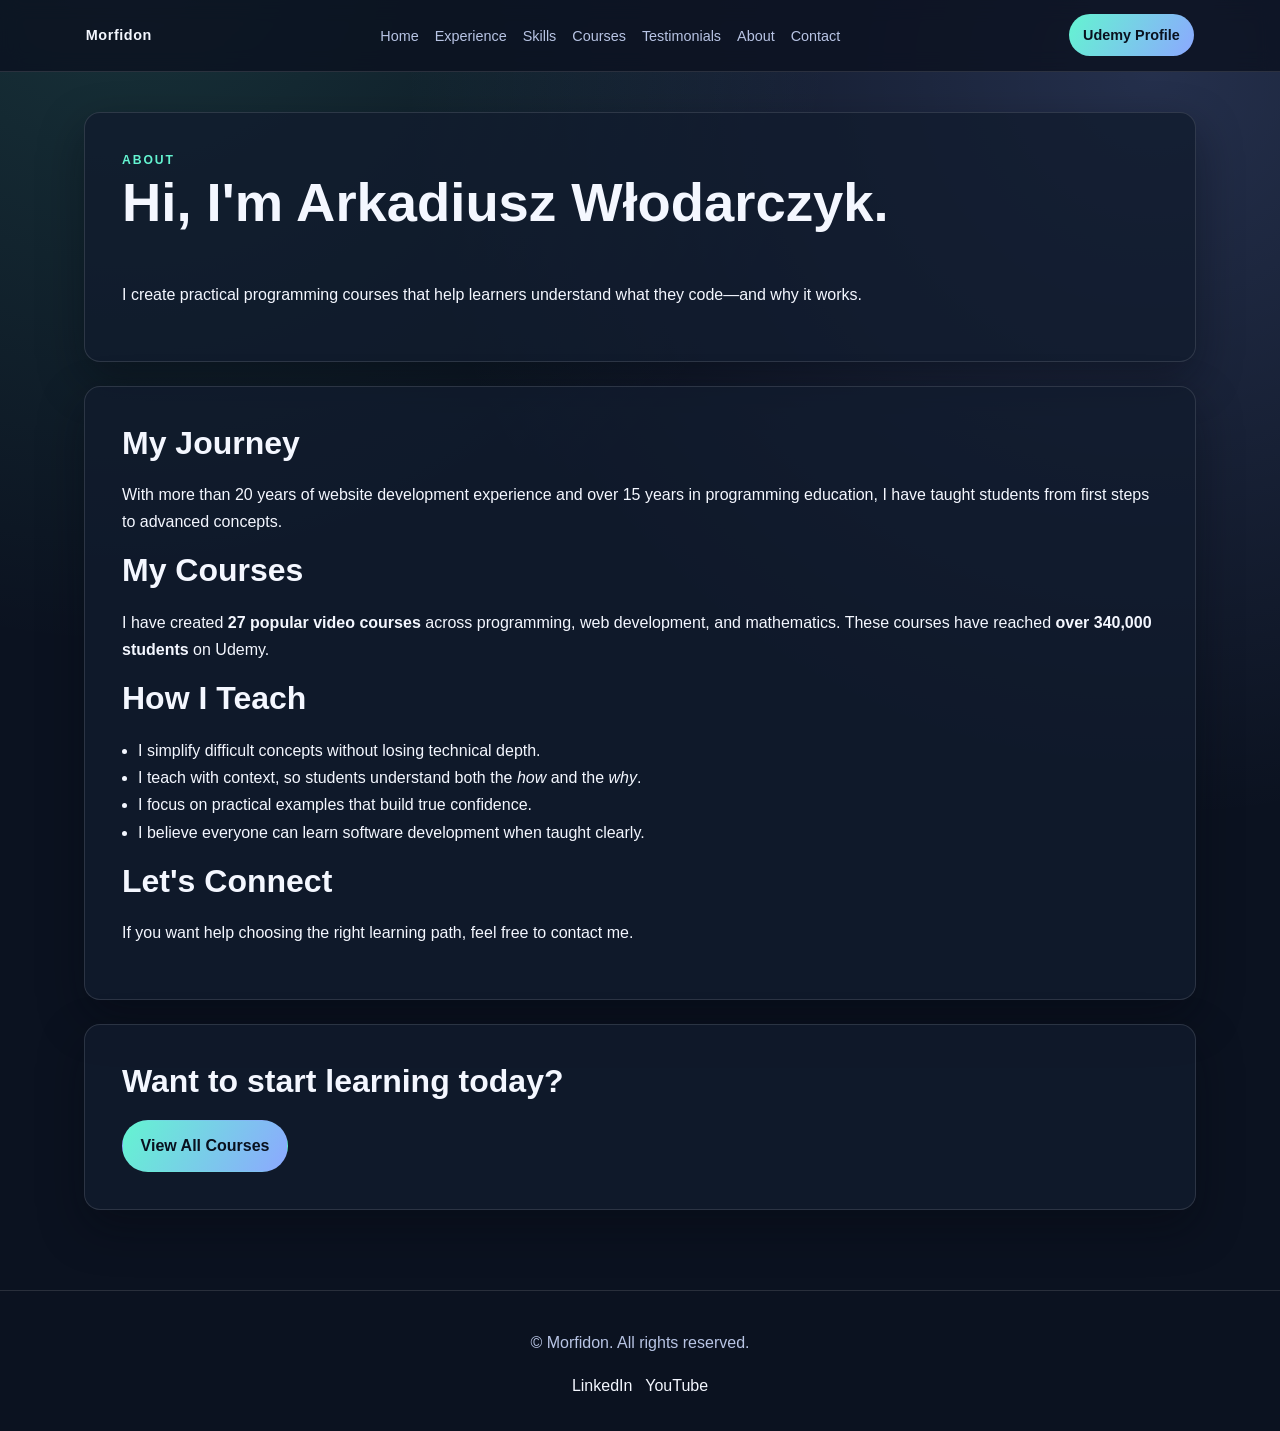
==== about.html @ 0476a806 "Redesign site into modern CV-style personal brand layout" ====
<!DOCTYPE html>
<html lang="en">
<head>
    <meta charset="UTF-8">
    <meta name="viewport" content="width=device-width, initial-scale=1.0">
    <title>About | Arkadiusz Włodarczyk</title>
    <link rel="stylesheet" href="css/style.css">
</head>
<body>
    <div id="nav-placeholder"></div>

    <main>
        <section id="about-hero" class="section">
            <p class="eyebrow">About</p>
            <h1>Hi, I'm Arkadiusz Włodarczyk.</h1>
            <p>I create practical programming courses that help learners understand what they code—and why it works.</p>
        </section>

        <section id="about-content" class="section">
            <h2>My Journey</h2>
            <p>With more than 20 years of website development experience and over 15 years in programming education, I have taught students from first steps to advanced concepts.</p>

            <h2>My Courses</h2>
            <p>I have created <strong>27 popular video courses</strong> across programming, web development, and mathematics. These courses have reached <strong>over 340,000 students</strong> on Udemy.</p>

            <h2>How I Teach</h2>
            <ul>
                <li>I simplify difficult concepts without losing technical depth.</li>
                <li>I teach with context, so students understand both the <em>how</em> and the <em>why</em>.</li>
                <li>I focus on practical examples that build true confidence.</li>
                <li>I believe everyone can learn software development when taught clearly.</li>
            </ul>

            <h2>Let's Connect</h2>
            <p>If you want help choosing the right learning path, feel free to contact me.</p>
        </section>

        <section id="contact-cta" class="section">
            <h2>Want to start learning today?</h2>
            <a href="https://www.udemy.com/user/arkadiuszwodarczyk/" class="cta-button" target="_blank" rel="noopener noreferrer">View All Courses</a>
        </section>
    </main>

    <div id="footer-placeholder"></div>

    <script src="js/include-common-elements.js"></script>
    <script src="js/main.js"></script>
</body>
</html>
---- css/style.css ----
:root {
    --bg: #0b1220;
    --bg-elevated: #111b2e;
    --surface: rgba(17, 27, 46, 0.78);
    --surface-strong: #17243c;
    --text-main: #f4f7ff;
    --text-muted: #b8c4e4;
    --accent: #64f4d1;
    --accent-2: #8ca8ff;
    --warm: #ffb971;
    --border: rgba(255, 255, 255, 0.12);
    --shadow: 0 18px 45px rgba(4, 8, 16, 0.4);
    --radius: 16px;
}

* {
    box-sizing: border-box;
}

html {
    scroll-behavior: smooth;
}

body {
    margin: 0;
    font-family: "Inter", "Segoe UI", Roboto, Arial, sans-serif;
    line-height: 1.7;
    background:
        radial-gradient(circle at 10% -5%, rgba(100, 244, 209, 0.15), transparent 38%),
        radial-gradient(circle at 90% 5%, rgba(140, 168, 255, 0.2), transparent 42%),
        var(--bg);
    color: var(--text-main);
}

a {
    color: var(--accent);
    text-decoration: none;
}

a:hover {
    color: var(--warm);
}

header {
    position: sticky;
    top: 0;
    z-index: 50;
    backdrop-filter: blur(10px);
    background: rgba(11, 18, 32, 0.82);
    border-bottom: 1px solid var(--border);
}

.site-nav {
    max-width: 1150px;
    margin: 0 auto;
    padding: 0.9rem 1.3rem;
    display: flex;
    align-items: center;
    gap: 1.2rem;
}

.brand {
    font-weight: 800;
    letter-spacing: 0.04em;
    color: var(--text-main);
}

.site-nav ul {
    list-style: none;
    margin: 0;
    padding: 0;
    display: flex;
    gap: 1rem;
    flex: 1;
    justify-content: center;
    flex-wrap: wrap;
}

.site-nav a {
    font-size: 0.9rem;
}

.site-nav ul a {
    color: var(--text-muted);
    padding: 0.2rem 0;
    border-bottom: 2px solid transparent;
}

.site-nav ul a:hover,
.site-nav ul a.is-active {
    color: var(--text-main);
    border-bottom-color: var(--accent);
}

.nav-cta {
    background: linear-gradient(120deg, var(--accent), var(--accent-2));
    color: #09111f;
    padding: 0.55rem 0.9rem;
    border-radius: 999px;
    font-weight: 700;
}

main {
    max-width: 1150px;
    margin: 0 auto;
    padding: 1rem 1.2rem 3rem;
}

.section {
    margin-top: 1.5rem;
    background: var(--surface);
    border: 1px solid var(--border);
    border-radius: var(--radius);
    box-shadow: var(--shadow);
    padding: clamp(1.4rem, 3vw, 2.3rem);
}

h1,
h2,
h3 {
    margin-top: 0;
    line-height: 1.2;
}

h1 {
    font-size: clamp(2rem, 4.5vw, 3.4rem);
}

h2 {
    font-size: clamp(1.4rem, 2.8vw, 2rem);
    margin-bottom: 1.2rem;
}

.eyebrow {
    margin: 0;
    color: var(--accent);
    text-transform: uppercase;
    letter-spacing: 0.16em;
    font-size: 0.76rem;
    font-weight: 700;
}

#hero {
    background:
        linear-gradient(120deg, rgba(100, 244, 209, 0.09), rgba(140, 168, 255, 0.2)),
        var(--surface-strong);
}

.hero-lead {
    max-width: 700px;
    color: var(--text-muted);
}

.hero-actions {
    display: flex;
    flex-wrap: wrap;
    gap: 0.8rem;
    margin-top: 1.1rem;
}

.cta-button,
.ghost-button {
    display: inline-flex;
    align-items: center;
    justify-content: center;
    padding: 0.72rem 1.1rem;
    border-radius: 999px;
    font-weight: 700;
    border: 1px solid transparent;
}

.cta-button {
    background: linear-gradient(120deg, var(--accent), var(--accent-2));
    color: #09111f;
}

.ghost-button {
    border-color: var(--border);
    color: var(--text-main);
}

.metrics-grid {
    display: grid;
    grid-template-columns: repeat(auto-fit, minmax(180px, 1fr));
    gap: 0.8rem;
}

.metric-card {
    background: rgba(255, 255, 255, 0.03);
    border: 1px solid var(--border);
    border-radius: 12px;
    padding: 1rem;
}

.metric-value {
    margin: 0;
    font-size: 1.4rem;
    font-weight: 800;
}

.metric-label {
    margin-bottom: 0;
    color: var(--text-muted);
}

.timeline {
    display: grid;
    gap: 1rem;
}

.timeline-item {
    position: relative;
    padding: 0.9rem 0.9rem 0.9rem 1.1rem;
    border-left: 3px solid var(--accent-2);
    background: rgba(255, 255, 255, 0.025);
    border-radius: 10px;
}

.timeline-item p {
    color: var(--text-muted);
    margin-bottom: 0;
}

.skills-wrap {
    display: flex;
    flex-wrap: wrap;
    gap: 0.65rem;
}

.skill-chip {
    background: rgba(100, 244, 209, 0.1);
    border: 1px solid rgba(100, 244, 209, 0.4);
    color: #cdfff4;
    padding: 0.38rem 0.8rem;
    border-radius: 999px;
    font-size: 0.9rem;
    font-weight: 600;
}

.course-grid {
    display: grid;
    grid-template-columns: repeat(auto-fit, minmax(280px, 1fr));
    gap: 1rem;
}

.course-card {
    background: rgba(255, 255, 255, 0.03);
    border: 1px solid var(--border);
    border-radius: 14px;
    overflow: hidden;
    display: flex;
    flex-direction: column;
    cursor: pointer;
    transition: transform 0.2s ease, border-color 0.2s ease;
}

.course-card:hover,
.course-card:focus-within {
    transform: translateY(-3px);
    border-color: rgba(100, 244, 209, 0.5);
}

.course-content {
    padding: 1rem;
    flex: 1;
}

.course-meta {
    margin: 0;
    color: var(--warm);
    font-size: 0.84rem;
    font-weight: 600;
    text-transform: uppercase;
    letter-spacing: 0.07em;
}

.course-content p {
    color: var(--text-muted);
}

.course-link {
    display: block;
    text-align: center;
    font-weight: 700;
    padding: 0.82rem;
    background: rgba(140, 168, 255, 0.18);
    color: var(--text-main);
}

.testimonials-grid {
    display: grid;
    gap: 1rem;
    grid-template-columns: repeat(auto-fit, minmax(250px, 1fr));
}

blockquote {
    margin: 0;
    padding: 1rem;
    border-radius: 12px;
    background: rgba(255, 255, 255, 0.03);
    border: 1px solid var(--border);
    color: #e8efff;
}

blockquote::before {
    content: "“";
    font-size: 1.8rem;
    color: var(--accent);
    line-height: 0;
    margin-right: 0.3rem;
}

cite {
    display: block;
    margin-top: 0.7rem;
    color: var(--text-muted);
    font-style: normal;
    font-size: 0.9rem;
}

#about-content ul {
    padding-left: 1rem;
}

#contact-form,
#contact-hero {
    max-width: 760px;
    margin-left: auto;
    margin-right: auto;
}

.form-group {
    margin-bottom: 1rem;
}

.form-group label {
    display: block;
    margin-bottom: 0.35rem;
    color: var(--text-muted);
    font-weight: 600;
}

.form-group input,
.form-group textarea {
    width: 100%;
    border-radius: 10px;
    border: 1px solid var(--border);
    background: rgba(0, 0, 0, 0.18);
    color: var(--text-main);
    padding: 0.65rem 0.75rem;
}

.form-group textarea {
    min-height: 145px;
    resize: vertical;
}

#contact-info ul {
    list-style: none;
    display: flex;
    flex-wrap: wrap;
    gap: 0.9rem;
    padding: 0;
}

#contact-info li a {
    display: inline-block;
    padding: 0.45rem 0.75rem;
    border-radius: 999px;
    border: 1px solid var(--border);
}

footer {
    margin-top: 2rem;
    text-align: center;
    color: var(--text-muted);
    border-top: 1px solid var(--border);
    padding: 1.4rem 1rem 2rem;
}

.social-links {
    margin-top: 0.6rem;
    display: flex;
    justify-content: center;
    gap: 0.8rem;
}

.social-links a {
    color: var(--text-main);
}

.more-courses-note {
    color: var(--text-muted);
    margin-top: 1rem;
}

@media (max-width: 900px) {
    .site-nav {
        flex-wrap: wrap;
        justify-content: center;
    }

    .site-nav ul {
        order: 3;
    }

    .nav-cta {
        order: 2;
    }
}

@media (max-width: 640px) {
    .site-nav ul {
        gap: 0.6rem;
    }

    .site-nav a {
        font-size: 0.82rem;
    }
}
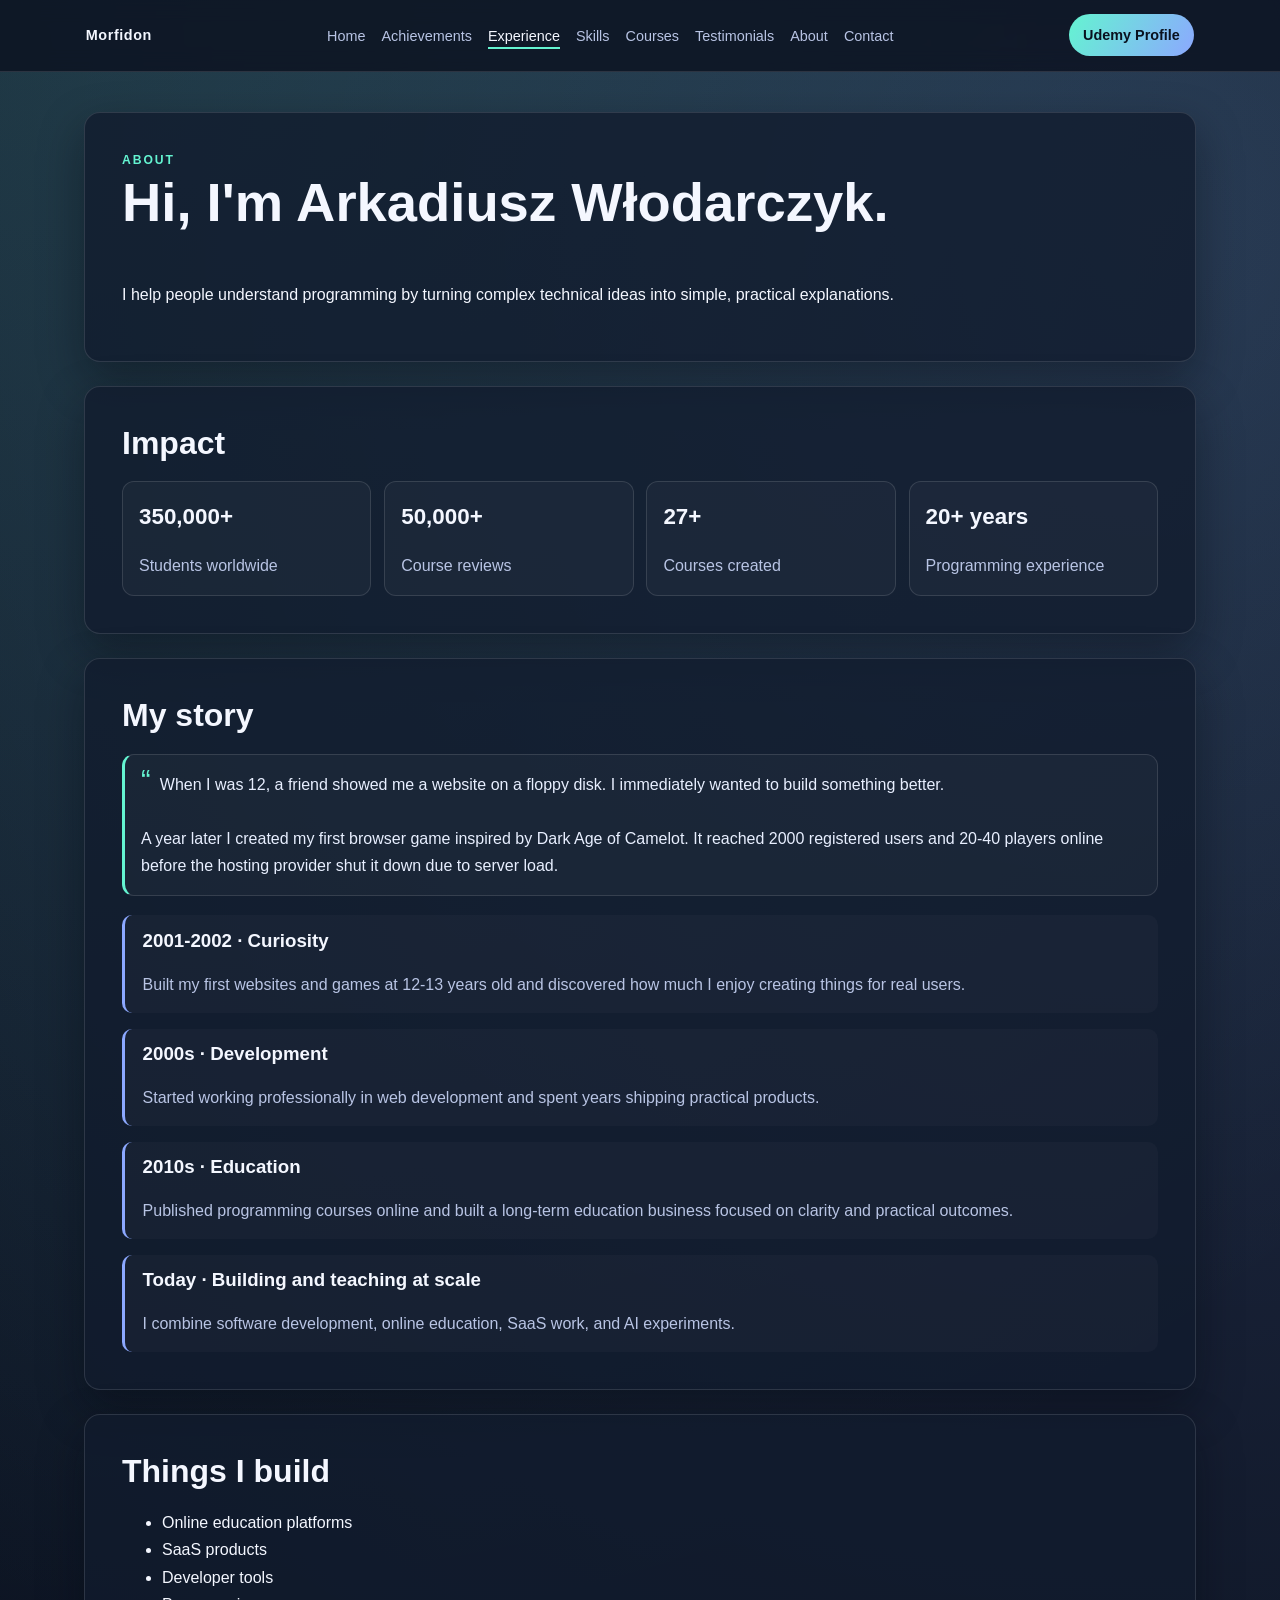
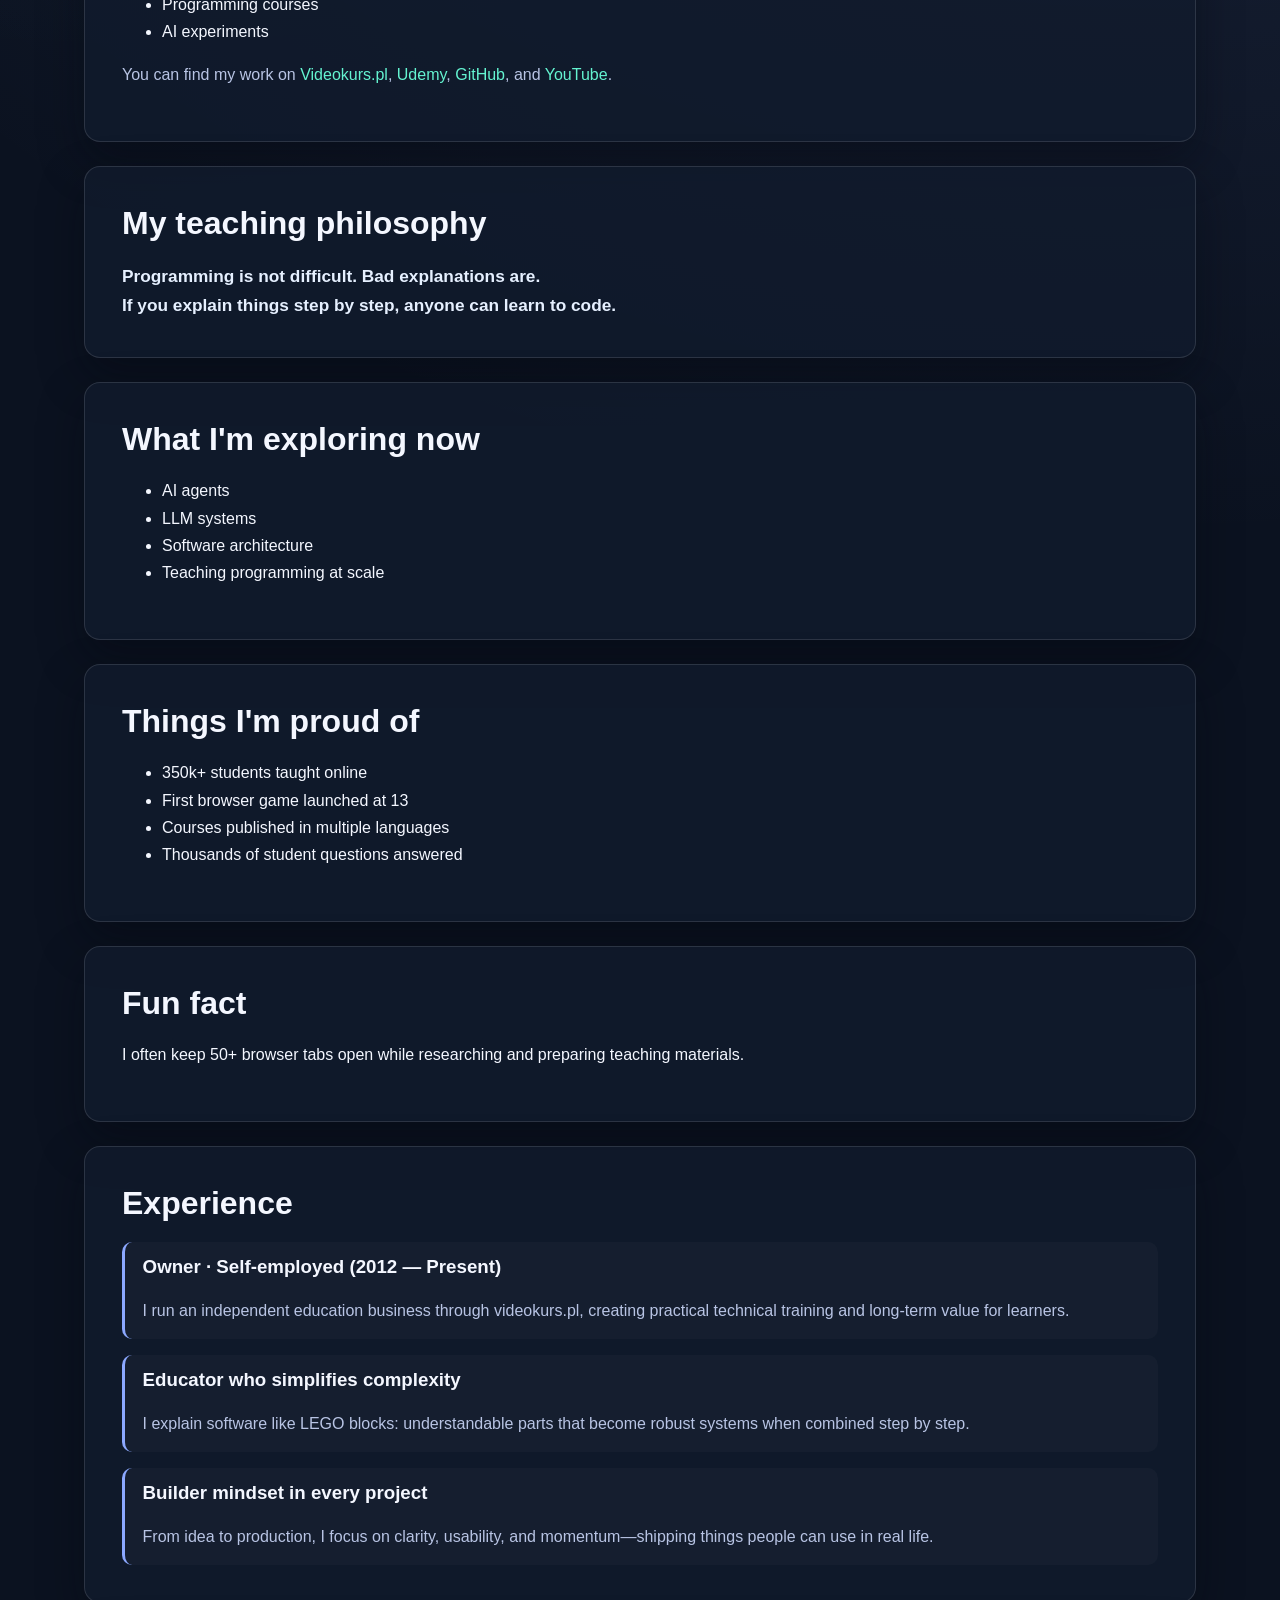
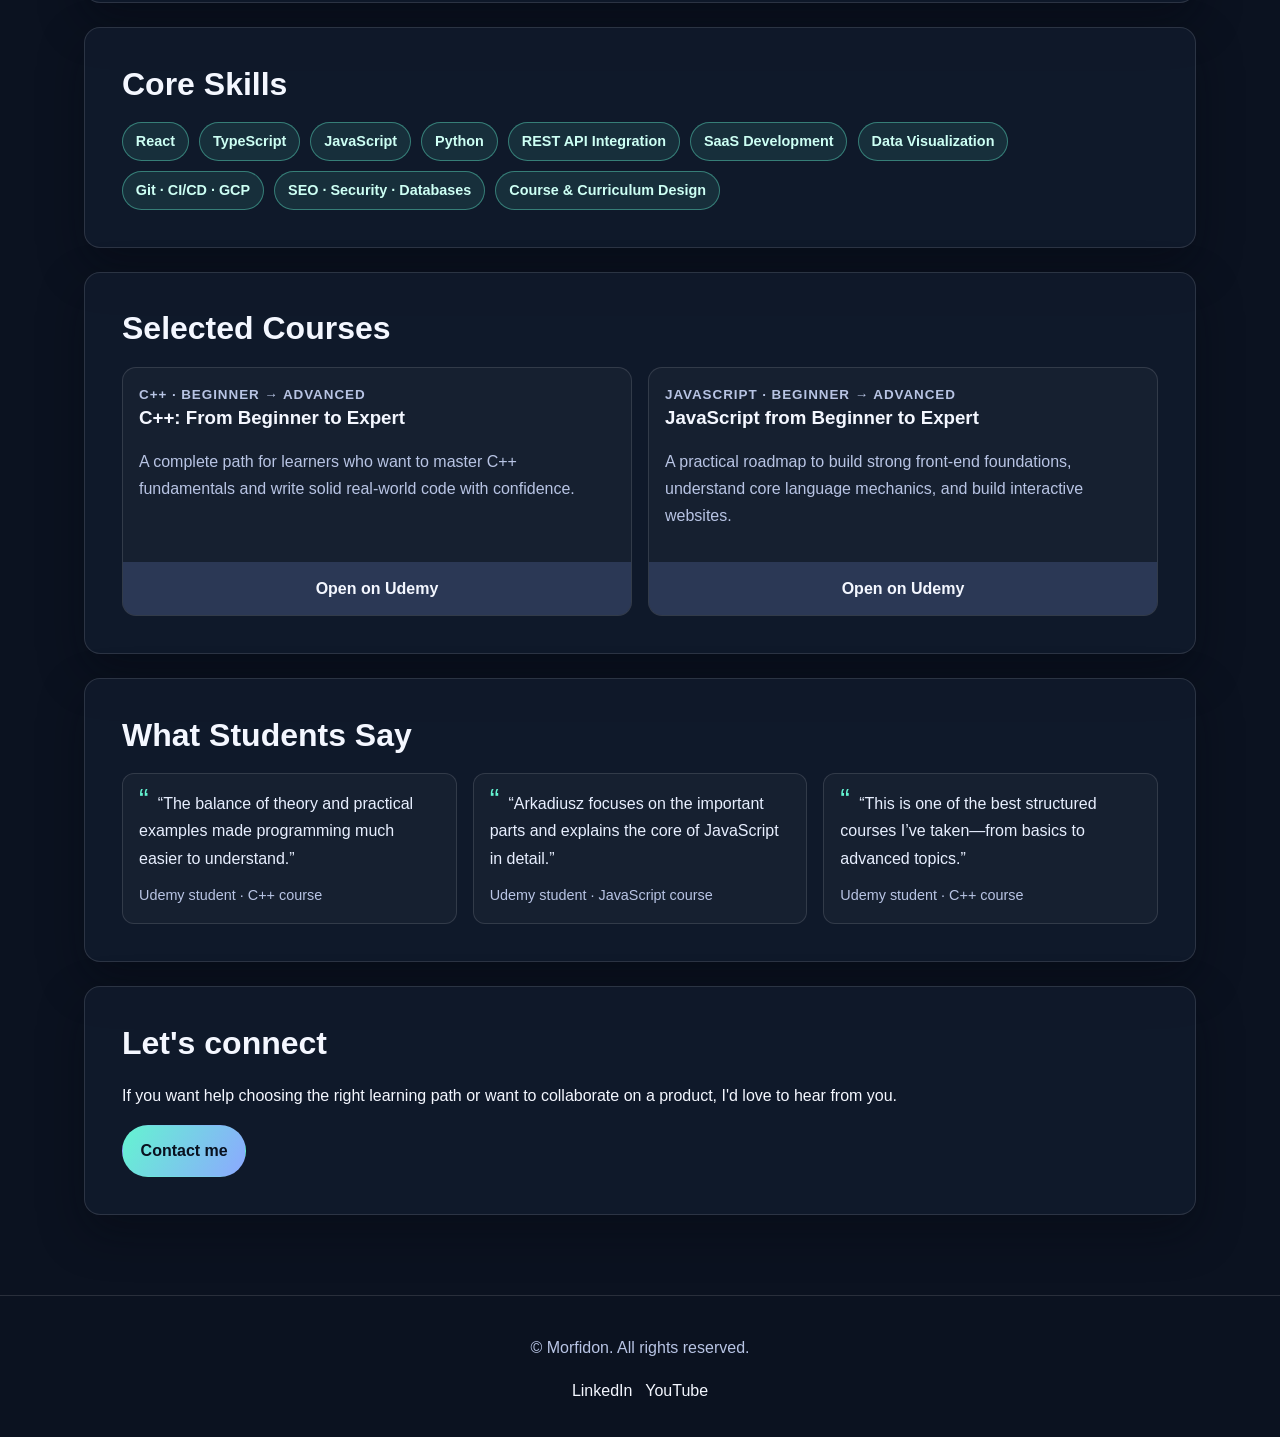
==== commit 2a8c4fc8: "Restore missing About sections for experience, skills and social proof" ====
--- a/about.html
+++ b/about.html
@@ -13,31 +13,180 @@
         <section id="about-hero" class="section">
             <p class="eyebrow">About</p>
             <h1>Hi, I'm Arkadiusz Włodarczyk.</h1>
-            <p>I create practical programming courses that help learners understand what they code—and why it works.</p>
+            <p>I help people understand programming by turning complex technical ideas into simple, practical explanations.</p>
         </section>
 
-        <section id="about-content" class="section">
-            <h2>My Journey</h2>
-            <p>With more than 20 years of website development experience and over 15 years in programming education, I have taught students from first steps to advanced concepts.</p>
+        <section id="impact" class="section">
+            <h2>Impact</h2>
+            <div class="metrics-grid">
+                <article class="metric-card">
+                    <p class="metric-value">350,000+</p>
+                    <p class="metric-label">Students worldwide</p>
+                </article>
+                <article class="metric-card">
+                    <p class="metric-value">50,000+</p>
+                    <p class="metric-label">Course reviews</p>
+                </article>
+                <article class="metric-card">
+                    <p class="metric-value">27+</p>
+                    <p class="metric-label">Courses created</p>
+                </article>
+                <article class="metric-card">
+                    <p class="metric-value">20+ years</p>
+                    <p class="metric-label">Programming experience</p>
+                </article>
+            </div>
+        </section>
 
-            <h2>My Courses</h2>
-            <p>I have created <strong>27 popular video courses</strong> across programming, web development, and mathematics. These courses have reached <strong>over 340,000 students</strong> on Udemy.</p>
+        <section id="my-story" class="section">
+            <h2>My story</h2>
+            <blockquote class="story-quote">
+                When I was 12, a friend showed me a website on a floppy disk. I immediately wanted to build something better.<br><br>
+                A year later I created my first browser game inspired by Dark Age of Camelot. It reached 2000 registered users and 20-40 players online before the hosting provider shut it down due to server load.
+            </blockquote>
 
-            <h2>How I Teach</h2>
+            <div class="timeline">
+                <article class="timeline-item">
+                    <h3>2001-2002 · Curiosity</h3>
+                    <p>Built my first websites and games at 12-13 years old and discovered how much I enjoy creating things for real users.</p>
+                </article>
+                <article class="timeline-item">
+                    <h3>2000s · Development</h3>
+                    <p>Started working professionally in web development and spent years shipping practical products.</p>
+                </article>
+                <article class="timeline-item">
+                    <h3>2010s · Education</h3>
+                    <p>Published programming courses online and built a long-term education business focused on clarity and practical outcomes.</p>
+                </article>
+                <article class="timeline-item">
+                    <h3>Today · Building and teaching at scale</h3>
+                    <p>I combine software development, online education, SaaS work, and AI experiments.</p>
+                </article>
+            </div>
+        </section>
+
+        <section id="what-i-build" class="section">
+            <h2>Things I build</h2>
             <ul>
-                <li>I simplify difficult concepts without losing technical depth.</li>
-                <li>I teach with context, so students understand both the <em>how</em> and the <em>why</em>.</li>
-                <li>I focus on practical examples that build true confidence.</li>
-                <li>I believe everyone can learn software development when taught clearly.</li>
+                <li>Online education platforms</li>
+                <li>SaaS products</li>
+                <li>Developer tools</li>
+                <li>Programming courses</li>
+                <li>AI experiments</li>
             </ul>
 
-            <h2>Let's Connect</h2>
-            <p>If you want help choosing the right learning path, feel free to contact me.</p>
+            <p class="section-intro">You can find my work on <a href="https://videokurs.pl" target="_blank" rel="noopener noreferrer">Videokurs.pl</a>, <a href="https://www.udemy.com/user/arkadiuszwodarczyk/" target="_blank" rel="noopener noreferrer">Udemy</a>, <a href="https://github.com/morfidon" target="_blank" rel="noopener noreferrer">GitHub</a>, and <a href="https://www.youtube.com/@GameDevForNoobs" target="_blank" rel="noopener noreferrer">YouTube</a>.</p>
         </section>
 
+        <section id="philosophy" class="section">
+            <h2>My teaching philosophy</h2>
+            <p class="philosophy-card">Programming is not difficult. Bad explanations are.<br>If you explain things step by step, anyone can learn to code.</p>
+        </section>
+
+        <section id="exploring" class="section">
+            <h2>What I'm exploring now</h2>
+            <ul>
+                <li>AI agents</li>
+                <li>LLM systems</li>
+                <li>Software architecture</li>
+                <li>Teaching programming at scale</li>
+            </ul>
+        </section>
+
+        <section id="proud-of" class="section">
+            <h2>Things I'm proud of</h2>
+            <ul>
+                <li>350k+ students taught online</li>
+                <li>First browser game launched at 13</li>
+                <li>Courses published in multiple languages</li>
+                <li>Thousands of student questions answered</li>
+            </ul>
+        </section>
+
+        <section id="fun-fact" class="section">
+            <h2>Fun fact</h2>
+            <p>I often keep 50+ browser tabs open while researching and preparing teaching materials.</p>
+        </section>
+
+        <section id="experience" class="section">
+            <h2>Experience</h2>
+            <div class="timeline">
+                <article class="timeline-item">
+                    <h3>Owner · Self-employed (2012 — Present)</h3>
+                    <p>I run an independent education business through videokurs.pl, creating practical technical training and long-term value for learners.</p>
+                </article>
+                <article class="timeline-item">
+                    <h3>Educator who simplifies complexity</h3>
+                    <p>I explain software like LEGO blocks: understandable parts that become robust systems when combined step by step.</p>
+                </article>
+                <article class="timeline-item">
+                    <h3>Builder mindset in every project</h3>
+                    <p>From idea to production, I focus on clarity, usability, and momentum—shipping things people can use in real life.</p>
+                </article>
+            </div>
+        </section>
+
+        <section id="skills" class="section">
+            <h2>Core Skills</h2>
+            <div class="skills-wrap">
+                <span class="skill-chip">React</span>
+                <span class="skill-chip">TypeScript</span>
+                <span class="skill-chip">JavaScript</span>
+                <span class="skill-chip">Python</span>
+                <span class="skill-chip">REST API Integration</span>
+                <span class="skill-chip">SaaS Development</span>
+                <span class="skill-chip">Data Visualization</span>
+                <span class="skill-chip">Git · CI/CD · GCP</span>
+                <span class="skill-chip">SEO · Security · Databases</span>
+                <span class="skill-chip">Course & Curriculum Design</span>
+            </div>
+        </section>
+
+        <section id="projects" class="section">
+            <h2>Selected Courses</h2>
+            <div class="course-grid">
+                <article class="course-card" tabindex="0">
+                    <div class="course-content">
+                        <p class="course-meta">C++ · Beginner → Advanced</p>
+                        <h3>C++: From Beginner to Expert</h3>
+                        <p>A complete path for learners who want to master C++ fundamentals and write solid real-world code with confidence.</p>
+                    </div>
+                    <a href="https://www.udemy.com/course/video-course-c-from-beginner-to-expert/?referralCode=F835B8AEE9C81FFE5BE5" class="course-link" target="_blank" rel="noopener noreferrer">Open on Udemy</a>
+                </article>
+                <article class="course-card" tabindex="0">
+                    <div class="course-content">
+                        <p class="course-meta">JavaScript · Beginner → Advanced</p>
+                        <h3>JavaScript from Beginner to Expert</h3>
+                        <p>A practical roadmap to build strong front-end foundations, understand core language mechanics, and build interactive websites.</p>
+                    </div>
+                    <a href="https://www.udemy.com/course/javascript-from-beginner-to-expert-bring-life-to-your-site/?referralCode=631D070753541D58F328" class="course-link" target="_blank" rel="noopener noreferrer">Open on Udemy</a>
+                </article>
+            </div>
+        </section>
+
+        <section id="testimonials" class="section">
+            <h2>What Students Say</h2>
+            <div class="testimonials-grid">
+                <blockquote>
+                    “The balance of theory and practical examples made programming much easier to understand.”
+                    <cite>Udemy student · C++ course</cite>
+                </blockquote>
+                <blockquote>
+                    “Arkadiusz focuses on the important parts and explains the core of JavaScript in detail.”
+                    <cite>Udemy student · JavaScript course</cite>
+                </blockquote>
+                <blockquote>
+                    “This is one of the best structured courses I’ve taken—from basics to advanced topics.”
+                    <cite>Udemy student · C++ course</cite>
+                </blockquote>
+            </div>
+        </section>
+
+
         <section id="contact-cta" class="section">
-            <h2>Want to start learning today?</h2>
-            <a href="https://www.udemy.com/user/arkadiuszwodarczyk/" class="cta-button" target="_blank" rel="noopener noreferrer">View All Courses</a>
+            <h2>Let's connect</h2>
+            <p>If you want help choosing the right learning path or want to collaborate on a product, I'd love to hear from you.</p>
+            <a href="contact.html" class="cta-button">Contact me</a>
         </section>
     </main>
 
--- a/css/style.css
+++ b/css/style.css
@@ -203,6 +203,69 @@
     color: var(--text-muted);
 }
 
+
+.section-intro {
+    color: var(--text-muted);
+    max-width: 760px;
+}
+
+.featured-achievements {
+    background:
+        linear-gradient(160deg, rgba(140, 168, 255, 0.13), rgba(100, 244, 209, 0.1)),
+        var(--surface);
+}
+
+.achievement-grid {
+    display: grid;
+    gap: 1rem;
+    grid-template-columns: repeat(auto-fit, minmax(240px, 1fr));
+}
+
+.achievement-card {
+    background: rgba(8, 14, 26, 0.45);
+    border: 1px solid var(--border);
+    border-radius: 14px;
+    padding: 1rem;
+    box-shadow: inset 0 1px 0 rgba(255, 255, 255, 0.05);
+}
+
+.achievement-card h3 {
+    font-size: 1.06rem;
+    margin-bottom: 0.55rem;
+}
+
+.achievement-card p {
+    margin-bottom: 0;
+    color: var(--text-muted);
+}
+
+.achievement-tag {
+    margin: 0 0 0.45rem;
+    color: var(--warm);
+    font-size: 0.78rem;
+    text-transform: uppercase;
+    letter-spacing: 0.08em;
+    font-weight: 700;
+}
+
+.playbook-grid {
+    display: grid;
+    grid-template-columns: repeat(auto-fit, minmax(220px, 1fr));
+    gap: 0.85rem;
+}
+
+.playbook-step {
+    background: rgba(255, 255, 255, 0.02);
+    border: 1px solid var(--border);
+    border-radius: 12px;
+    padding: 1rem;
+}
+
+.playbook-step p {
+    margin-bottom: 0;
+    color: var(--text-muted);
+}
+
 .timeline {
     display: grid;
     gap: 1rem;
@@ -302,6 +365,18 @@
     color: #e8efff;
 }
 
+.story-quote {
+    margin-bottom: 1.2rem;
+    border-left: 3px solid var(--accent);
+}
+
+.philosophy-card {
+    margin: 0;
+    font-size: 1.08rem;
+    font-weight: 600;
+    color: #e6f0ff;
+}
+
 blockquote::before {
     content: "“";
     font-size: 1.8rem;
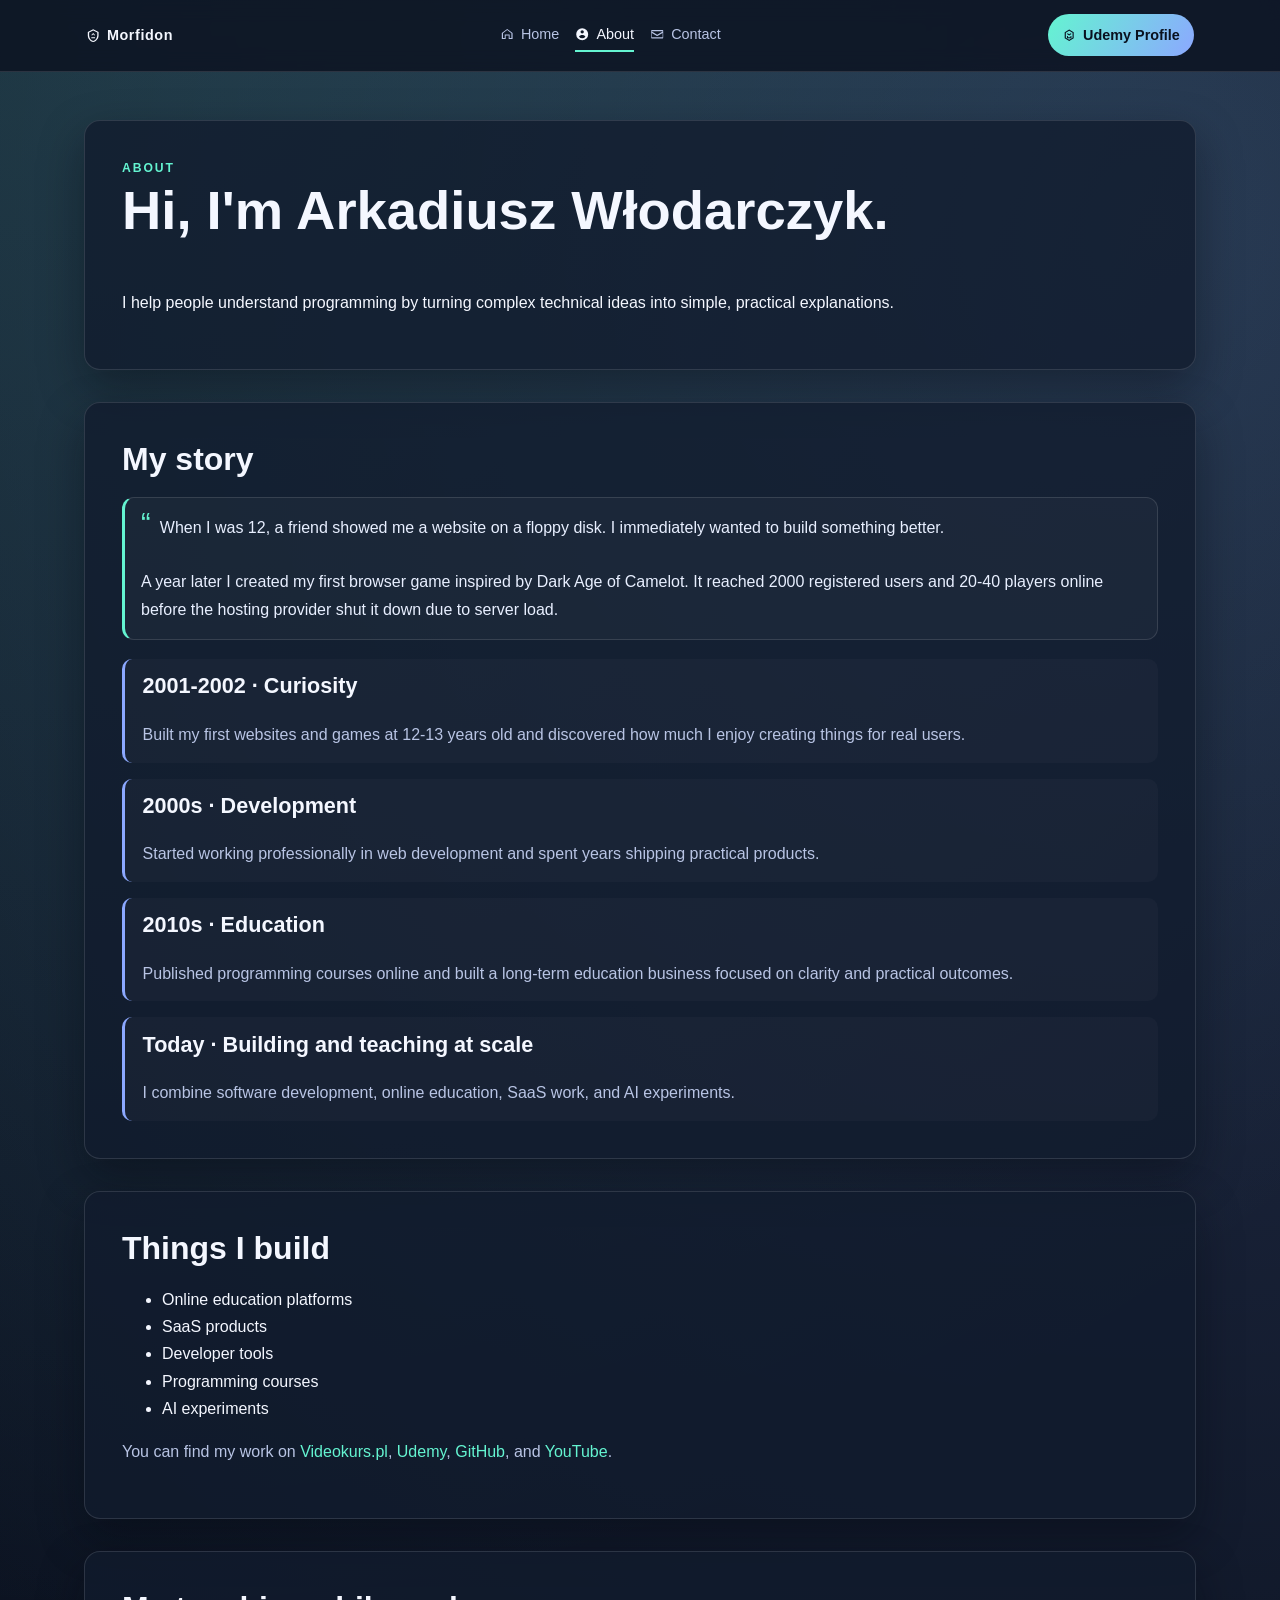
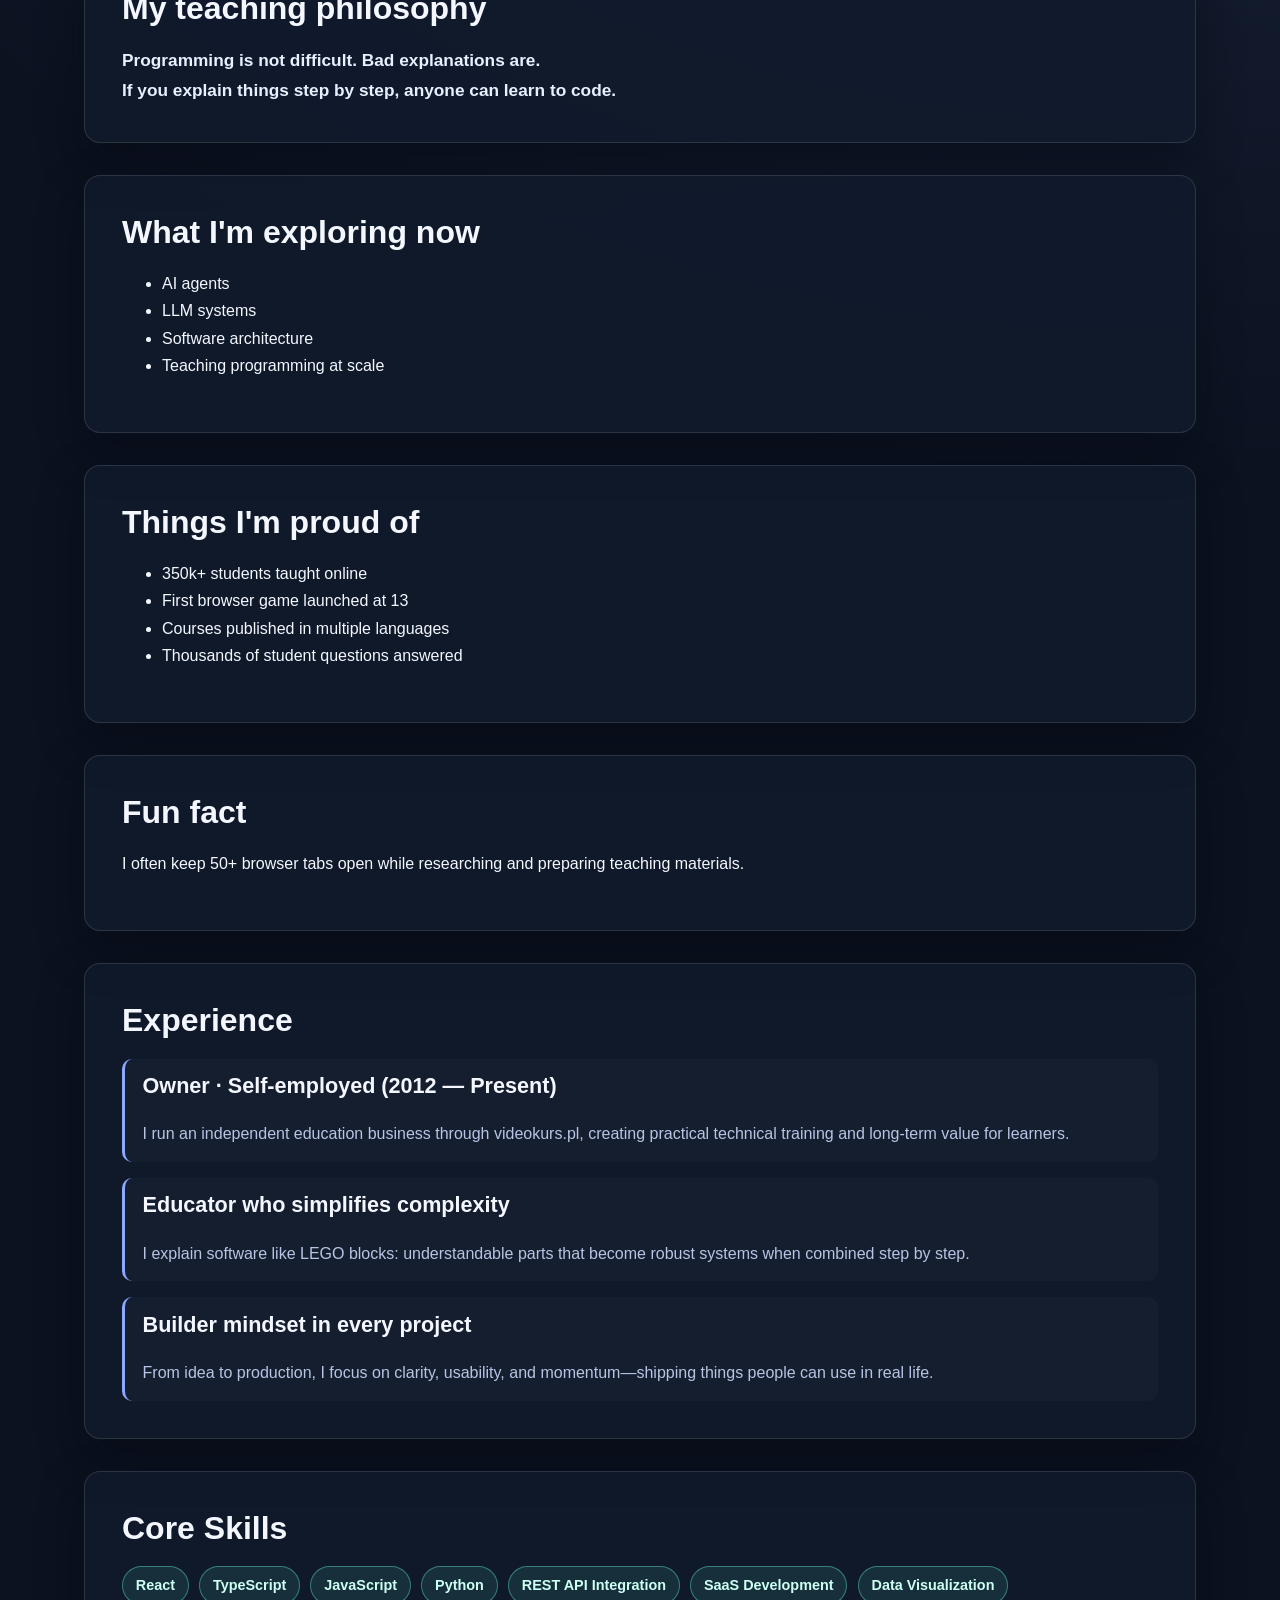
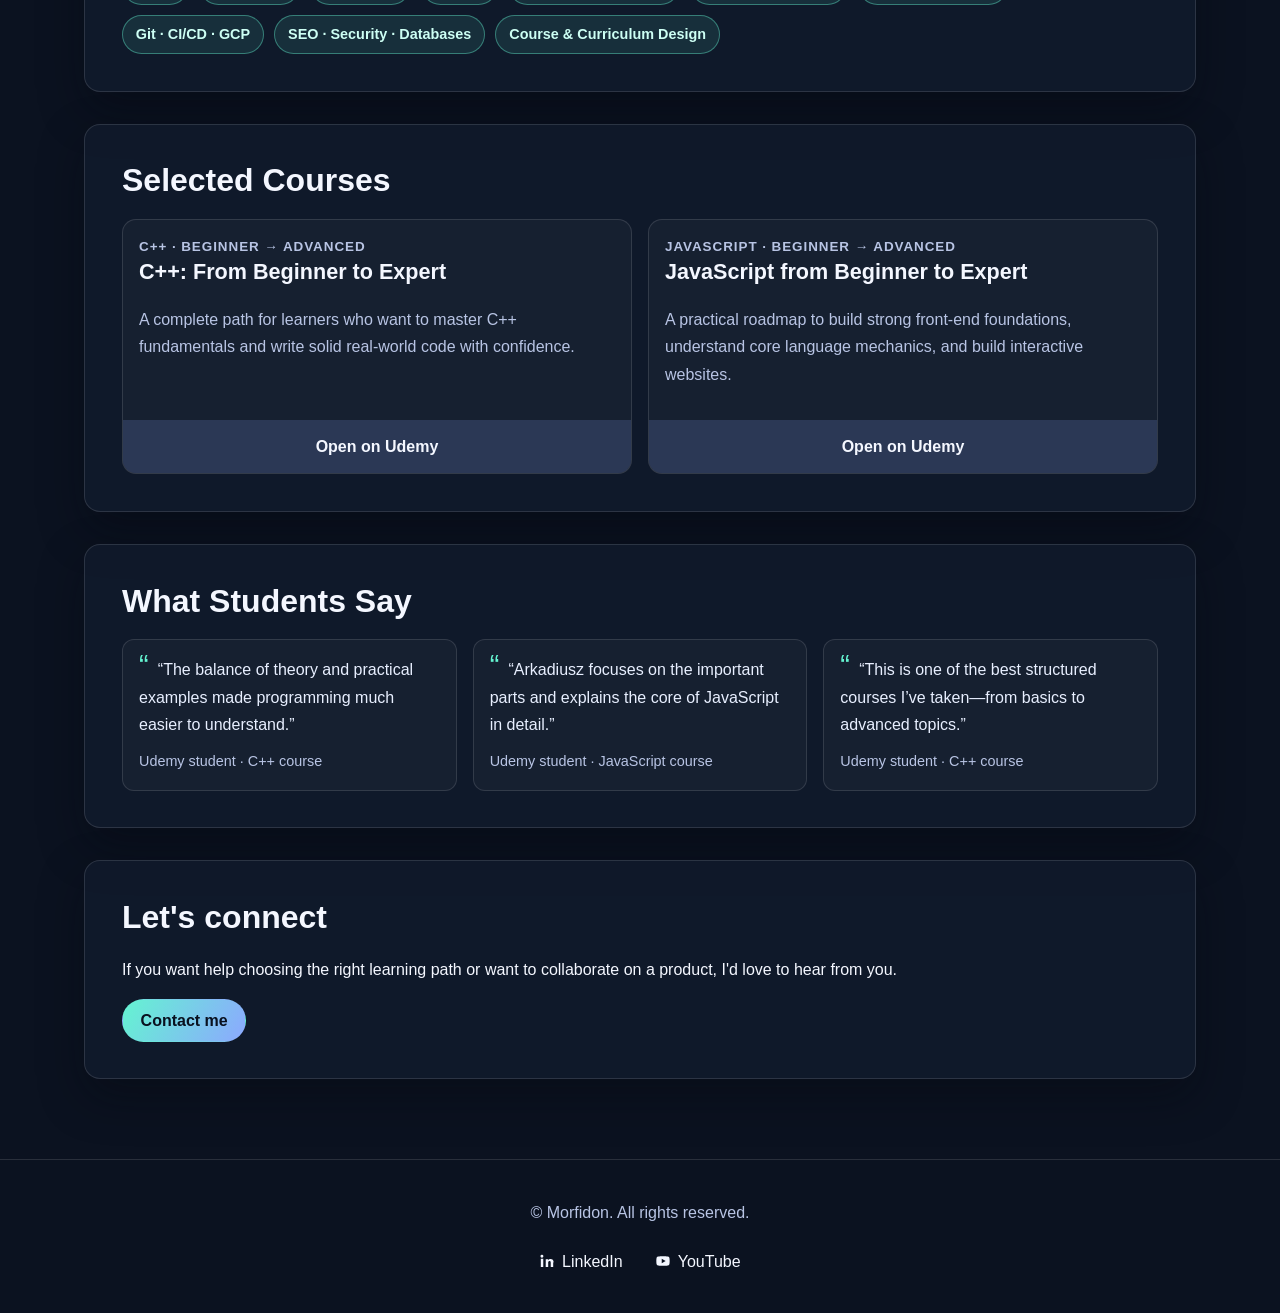
==== commit c47b3937: "Update impact visuals and remove duplicate about impact section" ====
--- a/about.html
+++ b/about.html
@@ -16,27 +16,6 @@
             <p>I help people understand programming by turning complex technical ideas into simple, practical explanations.</p>
         </section>
 
-        <section id="impact" class="section">
-            <h2>Impact</h2>
-            <div class="metrics-grid">
-                <article class="metric-card">
-                    <p class="metric-value">350,000+</p>
-                    <p class="metric-label">Students worldwide</p>
-                </article>
-                <article class="metric-card">
-                    <p class="metric-value">50,000+</p>
-                    <p class="metric-label">Course reviews</p>
-                </article>
-                <article class="metric-card">
-                    <p class="metric-value">27+</p>
-                    <p class="metric-label">Courses created</p>
-                </article>
-                <article class="metric-card">
-                    <p class="metric-value">20+ years</p>
-                    <p class="metric-label">Programming experience</p>
-                </article>
-            </div>
-        </section>
 
         <section id="my-story" class="section">
             <h2>My story</h2>
--- a/css/style.css
+++ b/css/style.css
@@ -35,6 +35,7 @@
 a {
     color: var(--accent);
     text-decoration: none;
+    transition: color 0.2s ease, background-color 0.2s ease, border-color 0.2s ease, transform 0.2s ease, box-shadow 0.2s ease;
 }
 
 a:hover {
@@ -92,6 +93,12 @@
     border-bottom-color: var(--accent);
 }
 
+
+.nav-pages {
+    flex: 0;
+    justify-content: flex-start;
+}
+
 .nav-cta {
     background: linear-gradient(120deg, var(--accent), var(--accent-2));
     color: #09111f;
@@ -100,6 +107,32 @@
     font-weight: 700;
 }
 
+
+.icon {
+    width: 1em;
+    height: 1em;
+    flex-shrink: 0;
+}
+
+.brand,
+.site-nav ul a,
+.nav-cta,
+.section-links a,
+.course-link,
+.social-links a,
+#contact-info li a,
+.inline-icon-label {
+    display: inline-flex;
+    align-items: center;
+    gap: 0.42rem;
+}
+
+.inline-icon-label {
+    color: var(--text-muted);
+    font-weight: 600;
+    margin-right: 0.15rem;
+}
+
 main {
     max-width: 1150px;
     margin: 0 auto;
@@ -107,12 +140,16 @@
 }
 
 .section {
-    margin-top: 1.5rem;
+    margin-top: 2rem;
     background: var(--surface);
     border: 1px solid var(--border);
     border-radius: var(--radius);
     box-shadow: var(--shadow);
     padding: clamp(1.4rem, 3vw, 2.3rem);
+}
+
+.section-alt {
+    background: rgba(255, 255, 255, 0.055);
 }
 
 h1,
@@ -131,6 +168,10 @@
     margin-bottom: 1.2rem;
 }
 
+h3 {
+    font-size: clamp(1.05rem, 1.9vw, 1.35rem);
+}
+
 .eyebrow {
     margin: 0;
     color: var(--accent);
@@ -151,6 +192,37 @@
     color: var(--text-muted);
 }
 
+.hero-grid {
+    display: grid;
+    grid-template-columns: 1.5fr minmax(220px, 320px);
+    gap: 1rem;
+    align-items: end;
+}
+
+.hero-trust {
+    border: 1px solid rgba(100, 244, 209, 0.35);
+    background: rgba(9, 17, 31, 0.55);
+    border-radius: 14px;
+    padding: 1rem;
+}
+
+.hero-trust-value {
+    font-size: clamp(1.3rem, 2.6vw, 1.8rem);
+    font-weight: 800;
+    margin: 0;
+}
+
+.hero-trust-text {
+    margin: 0.4rem 0 0;
+    color: var(--text-muted);
+}
+
+.hero-trust-platforms {
+    margin: 0.5rem 0 0;
+    color: #d4e2ff;
+    font-size: 0.92rem;
+}
+
 .hero-actions {
     display: flex;
     flex-wrap: wrap;
@@ -158,15 +230,41 @@
     margin-top: 1.1rem;
 }
 
+.section-links {
+    margin-top: 1rem;
+    display: flex;
+    flex-wrap: wrap;
+    gap: 0.55rem;
+}
+
+.section-links a {
+    color: var(--text-muted);
+    border: 1px solid var(--border);
+    border-radius: 999px;
+    padding: 0.25rem 0.7rem;
+    font-size: 0.84rem;
+}
+
+.section-links a:hover,
+.section-links a.is-active {
+    color: var(--text-main);
+    border-color: rgba(100, 244, 209, 0.5);
+    background: rgba(100, 244, 209, 0.1);
+    transform: translateY(-1px);
+}
+
 .cta-button,
 .ghost-button {
     display: inline-flex;
     align-items: center;
     justify-content: center;
+    gap: 0.45rem;
+    line-height: 1.1;
     padding: 0.72rem 1.1rem;
     border-radius: 999px;
     font-weight: 700;
     border: 1px solid transparent;
+    transition: transform 0.2s ease, box-shadow 0.2s ease, border-color 0.2s ease, background 0.2s ease;
 }
 
 .cta-button {
@@ -174,11 +272,33 @@
     color: #09111f;
 }
 
+.cta-button:hover,
+.cta-button:focus-visible {
+    color: #09111f;
+    transform: translateY(-2px);
+    box-shadow: 0 10px 24px rgba(100, 244, 209, 0.28);
+}
+
 .ghost-button {
     border-color: var(--border);
     color: var(--text-main);
 }
 
+.ghost-button:hover,
+.ghost-button:focus-visible {
+    color: var(--text-main);
+    border-color: rgba(100, 244, 209, 0.55);
+    background: rgba(100, 244, 209, 0.14);
+    transform: translateY(-2px);
+}
+
+.cta-button .icon,
+.ghost-button .icon {
+    width: 0.95em;
+    height: 0.95em;
+    transform: translateY(0.02em);
+}
+
 .metrics-grid {
     display: grid;
     grid-template-columns: repeat(auto-fit, minmax(180px, 1fr));
@@ -190,12 +310,20 @@
     border: 1px solid var(--border);
     border-radius: 12px;
     padding: 1rem;
+    transition: transform 0.2s ease, box-shadow 0.2s ease, border-color 0.2s ease;
+}
+
+.metric-card:hover {
+    transform: translateY(-3px);
+    border-color: rgba(100, 244, 209, 0.45);
+    box-shadow: 0 14px 30px rgba(7, 13, 25, 0.35);
 }
 
 .metric-value {
     margin: 0;
-    font-size: 1.4rem;
+    font-size: clamp(1.6rem, 4vw, 2.2rem);
     font-weight: 800;
+    line-height: 1.1;
 }
 
 .metric-label {
@@ -227,6 +355,13 @@
     border-radius: 14px;
     padding: 1rem;
     box-shadow: inset 0 1px 0 rgba(255, 255, 255, 0.05);
+    transition: transform 0.2s ease, box-shadow 0.2s ease, border-color 0.2s ease;
+}
+
+.achievement-card:hover {
+    transform: translateY(-3px);
+    border-color: rgba(140, 168, 255, 0.45);
+    box-shadow: 0 14px 30px rgba(7, 13, 25, 0.35);
 }
 
 .achievement-card h3 {
@@ -248,17 +383,34 @@
     font-weight: 700;
 }
 
-.playbook-grid {
+.playbook-flow {
     display: grid;
     grid-template-columns: repeat(auto-fit, minmax(220px, 1fr));
     gap: 0.85rem;
 }
 
 .playbook-step {
+    position: relative;
     background: rgba(255, 255, 255, 0.02);
     border: 1px solid var(--border);
     border-radius: 12px;
     padding: 1rem;
+    transition: transform 0.2s ease, border-color 0.2s ease;
+}
+
+.playbook-step:hover {
+    transform: translateY(-3px);
+    border-color: rgba(100, 244, 209, 0.45);
+}
+
+.playbook-step:not(:last-child)::after {
+    content: "→";
+    position: absolute;
+    right: -0.62rem;
+    top: 50%;
+    transform: translateY(-50%);
+    color: rgba(100, 244, 209, 0.6);
+    font-size: 1.1rem;
 }
 
 .playbook-step p {
@@ -342,12 +494,20 @@
 }
 
 .course-link {
-    display: block;
+    display: inline-flex;
+    justify-content: center;
+    width: 100%;
     text-align: center;
     font-weight: 700;
     padding: 0.82rem;
     background: rgba(140, 168, 255, 0.18);
     color: var(--text-main);
+}
+
+.course-link:hover,
+.course-link:focus-visible {
+    background: rgba(100, 244, 209, 0.2);
+    color: #f8fcff;
 }
 
 .testimonials-grid {
@@ -439,7 +599,7 @@
 }
 
 #contact-info li a {
-    display: inline-block;
+    display: inline-flex;
     padding: 0.45rem 0.75rem;
     border-radius: 999px;
     border: 1px solid var(--border);
@@ -462,11 +622,40 @@
 
 .social-links a {
     color: var(--text-main);
+    padding: 0.3rem 0.55rem;
+    border-radius: 999px;
+    border: 1px solid transparent;
+}
+
+.social-links a:hover {
+    border-color: var(--border);
+    background: rgba(255, 255, 255, 0.03);
 }
 
 .more-courses-note {
     color: var(--text-muted);
     margin-top: 1rem;
+}
+
+
+.now-list {
+    margin: 0;
+    padding-left: 1.1rem;
+    color: var(--text-muted);
+}
+
+.now-list li + li {
+    margin-top: 0.25rem;
+}
+
+@media (max-width: 900px) {
+    .hero-grid {
+        grid-template-columns: 1fr;
+    }
+
+    .playbook-step:not(:last-child)::after {
+        content: "";
+    }
 }
 
 @media (max-width: 900px) {
@@ -493,3 +682,68 @@
         font-size: 0.82rem;
     }
 }
+
+.story-timeline {
+    display: grid;
+    grid-template-columns: repeat(auto-fit, minmax(180px, 1fr));
+    gap: 0.8rem;
+}
+
+.story-year {
+    border: 1px solid var(--border);
+    border-radius: 12px;
+    padding: 0.9rem;
+    background: rgba(255, 255, 255, 0.03);
+}
+
+.story-year h3 {
+    color: var(--accent);
+    margin-bottom: 0.3rem;
+}
+
+.story-year p {
+    color: var(--text-muted);
+    margin: 0;
+}
+
+.skills-groups {
+    display: grid;
+    grid-template-columns: repeat(auto-fit, minmax(220px, 1fr));
+    gap: 0.85rem;
+}
+
+.skill-group {
+    border: 1px solid var(--border);
+    border-radius: 12px;
+    padding: 0.9rem;
+    background: rgba(255, 255, 255, 0.02);
+}
+
+.skill-group h3 {
+    margin-bottom: 0.7rem;
+}
+
+.avatar-badge {
+    display: inline-flex;
+    justify-content: center;
+    align-items: center;
+    width: 2rem;
+    height: 2rem;
+    border-radius: 50%;
+    margin-right: 0.4rem;
+    font-size: 0.72rem;
+    font-weight: 800;
+    color: #09111f;
+    background: linear-gradient(120deg, var(--accent), var(--accent-2));
+}
+
+.reveal-on-scroll {
+    opacity: 0;
+    transform: translateY(16px);
+    transition: opacity 0.45s ease, transform 0.45s ease;
+}
+
+.reveal-on-scroll.is-visible {
+    opacity: 1;
+    transform: translateY(0);
+}
